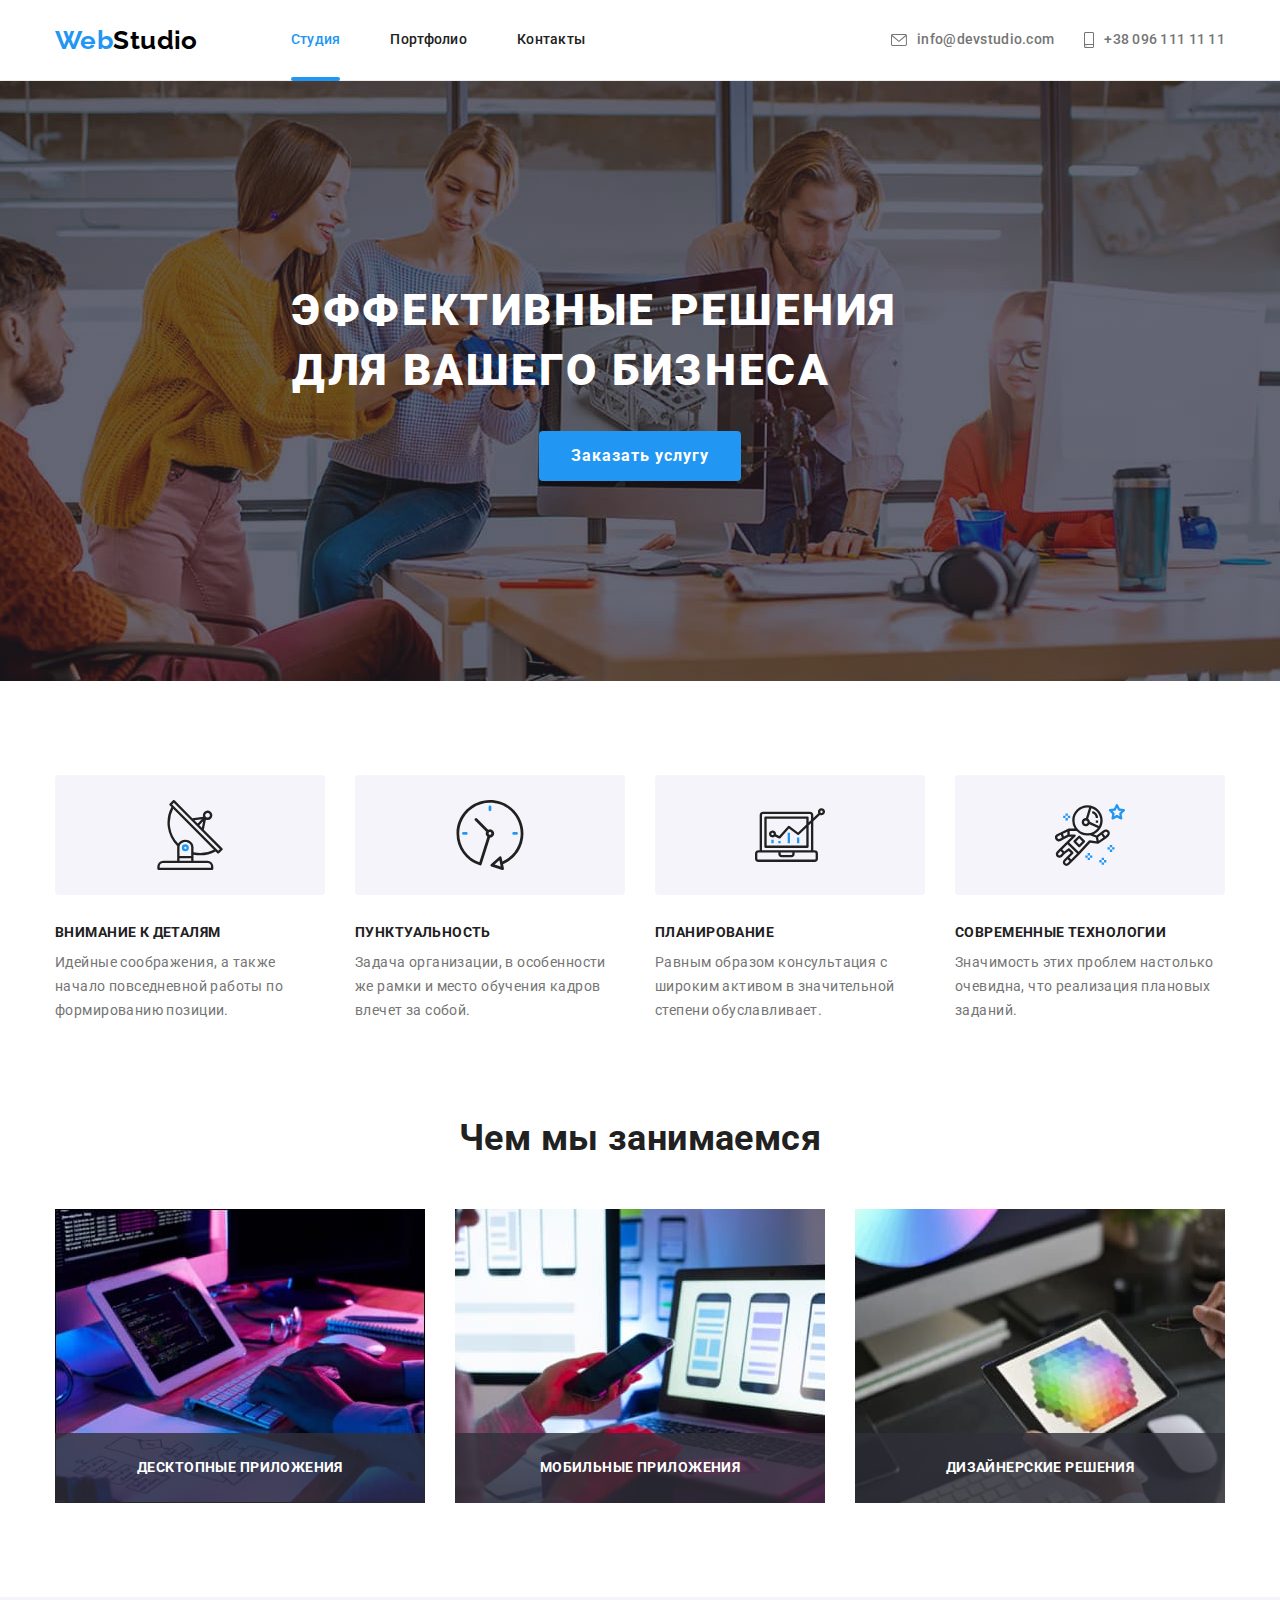
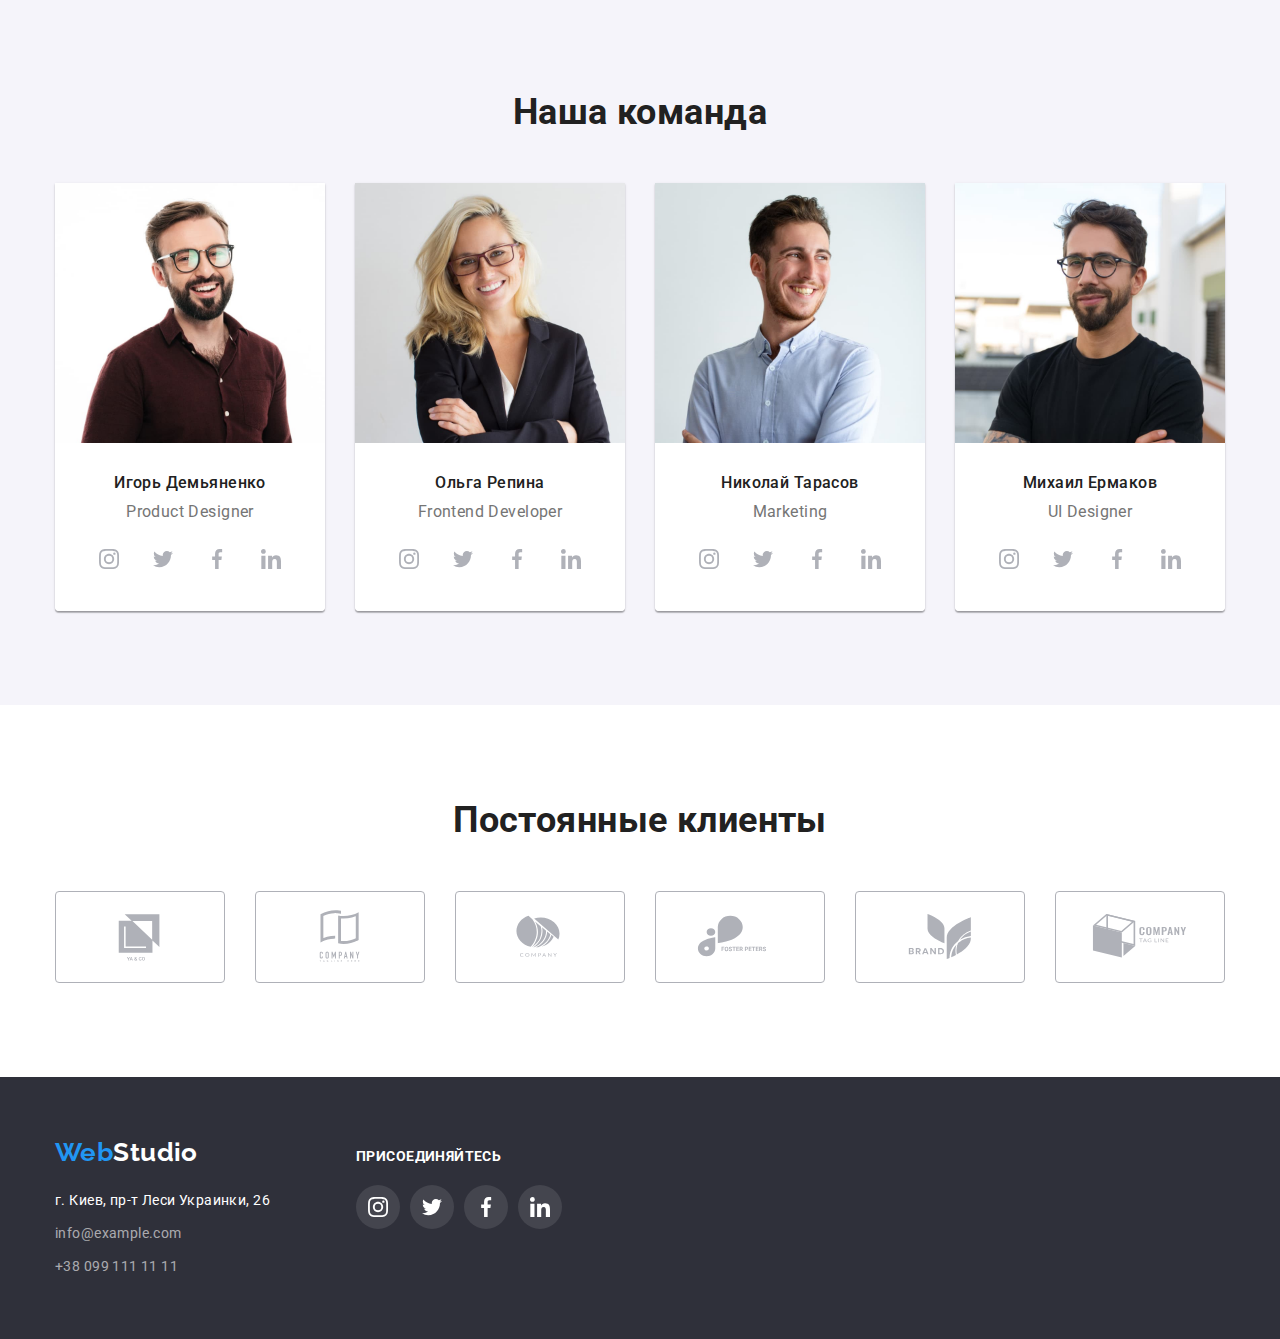
==== index.html @ a057e663 "Добавляет файлы предыдущей работы" ====
<!DOCTYPE html>
<html lang="ru">
  <head>
    <meta charset="UTF-8" />
    <!-- <meta http-equiv="X-UA-Compatible" content="IE=edge"> -->
    <meta name="viewport" content="width=device-width, initial-scale=1.0" />
    <title>Студия</title>
    <link rel="preconnect" href="https://fonts.googleapis.com" />
    <link rel="preconnect" href="https://fonts.gstatic.com" crossorigin />
    <link
      href="https://fonts.googleapis.com/css2?family=Raleway:wght@700&family=Roboto:wght@400;500;700;900&display=swap"
      rel="stylesheet"
    />
    <link
      rel="stylesheet"
      href="https://cdnjs.cloudflare.com/ajax/libs/modern-normalize/1.1.0/modern-normalize.min.css"
    />
    <link rel="stylesheet" href="./css/styles.css" />
  </head>
  <body>
    <!-- Шапка страницы -->
    <header class="page-header">
      <div class="container page-header__inner">
        <!-- Основная навигация -->
        <nav class="page-header__nav">
          <!-- Логотип компании -->
          <a href="./index.html" class="logo" lang="en">
            <span class="logo--accent">Web</span>Studio
          </a>

          <!-- Ссылки на другие страницы -->
          <ul class="site-nav list">
            <li class="site-nav__item">
              <a
                href="./index.html"
                class="site-nav__link site-nav__link--active"
                aria-current="page"
              >
                Студия
              </a>
            </li>
            <li class="site-nav__item">
              <a href="./portfolio.html" class="site-nav__link">Портфолио</a>
            </li>
            <li class="site-nav__item">
              <a href="" class="site-nav__link">Контакты</a>
            </li>
          </ul>
        </nav>

        <!-- Почта и телефон -->
        <ul class="contacts-header list">
          <li class="contacts-header__item">
            <a href="mailto:info@devstudio.com" class="contacts-header__link">
              <svg class="contacts-header__icon" width="16" height="12">
                <use href="./images/icons.svg#envelope"></use>
              </svg>
              info@devstudio.com
            </a>
          </li>
          <li class="contacts-header__item">
            <a href="tel:+380961111111" class="contacts-header__link">
              <svg class="contacts-header__icon" width="10" height="16">
                <use href="./images/icons.svg#smartphone"></use>
              </svg>
              +38 096 111 11 11
            </a>
          </li>
        </ul>

        <!-- <a href="mailto:info@devstudio.com">info@devstudio.com</a>
        <a href="tel:+380961111111">+38 096 111 11 11</a> -->
      </div>
    </header>

    <!-- Уникальный контент страницы -->
    <main>
      <!-- Блок-герой -->
      <section class="hero">
        <h1 class="hero__title">Эффективные решения для вашего бизнеса</h1>
        <button class="button" type="button" data-modal-open>
          Заказать услугу
        </button>
      </section>

      <!-- Преимущества -->
      <section class="section">
        <div class="container">
          <h2 class="visually-hidden">Преимущества</h2>

          <ul class="features list">
            <li class="features__item">
              <div class="features__thumb">
                <svg class="features__icon">
                  <use href="./images/icons.svg#antenna"></use>
                </svg>
              </div>
              <h3 class="features__title">Внимание к деталям</h3>
              <p class="features__text">
                Идейные соображения, а также начало повседневной работы по
                формированию позиции.
              </p>
            </li>
            <li class="features__item">
              <div class="features__thumb">
                <svg class="features__icon">
                  <use href="./images/icons.svg#clock"></use>
                </svg>
              </div>
              <h3 class="features__title">Пунктуальность</h3>
              <p class="features__text">
                Задача организации, в особенности же рамки и место обучения
                кадров влечет за собой.
              </p>
            </li>
            <li class="features__item">
              <div class="features__thumb">
                <svg class="features__icon">
                  <use href="./images/icons.svg#diagram"></use>
                </svg>
              </div>
              <h3 class="features__title">Планирование</h3>
              <p class="features__text">
                Равным образом консультация с широким активом в значительной
                степени обуславливает.
              </p>
            </li>
            <li class="features__item">
              <div class="features__thumb">
                <svg class="features__icon">
                  <use href="./images/icons.svg#astronaut"></use>
                </svg>
              </div>
              <h3 class="features__title">Современные технологии</h3>
              <p class="features__text">
                Значимость этих проблем настолько очевидна, что реализация
                плановых заданий.
              </p>
            </li>
          </ul>
        </div>
      </section>

      <!-- Чем мы занимаемся -->
      <section class="section section--no-top-padding">
        <div class="container">
          <h2 class="section__title">Чем мы занимаемся</h2>

          <ul class="gallery list">
            <li class="gallery__item">
              <img
                src="./images/img-1.jpg"
                alt="Разработчик пишет код"
                width="370"
              /><!-- в идеале указывать height -->
              <div class="gallery__overlay">
                <h3 class="gallery__title">Десктопные приложения</h3>
              </div>
            </li>
            <li class="gallery__item">
              <img
                src="./images/img-2.jpg"
                alt="Разработчик создаёт кроссплатформенный сайт"
                width="370"
              />
              <div class="gallery__overlay">
                <h3 class="gallery__title">Мобильные приложения</h3>
              </div>
            </li>
            <li class="gallery__item">
              <img
                src="./images/img-3.jpg"
                alt="Разработчик выбирает палитру"
                width="370"
              />
              <div class="gallery__overlay">
                <h3 class="gallery__title">Дизайнерские решения</h3>
              </div>
            </li>
          </ul>
        </div>
      </section>

      <!-- Наша команда -->
      <section class="section section--secondary">
        <div class="container">
          <h2 class="section__title">Наша команда</h2>

          <ul class="team-members list">
            <li class="team-members__card">
              <img
                src="./images/photo-1.jpg"
                alt="Фото Игоря Демьяненко"
                width="270"
              />
              <div class="team-members__worker">
                <h3 class="team-members__name">Игорь Демьяненко</h3>
                <p class="team-members__position" lang="en">Product Designer</p>

                <!-- Социальные сети -->
                <ul class="social-networks list">
                  <li class="social-networks__item">
                    <a
                      href=""
                      class="social-networks__link"
                      aria-label="Ссылка на Instagram"
                    >
                      <svg class="social-networks__icon">
                        <use href="./images/icons.svg#instagram"></use>
                      </svg>
                    </a>
                  </li>
                  <li class="social-networks__item">
                    <a
                      href=""
                      class="social-networks__link"
                      aria-label="Ссылка на Twitter"
                    >
                      <svg class="social-networks__icon">
                        <use href="./images/icons.svg#twitter"></use>
                      </svg>
                    </a>
                  </li>
                  <li class="social-networks__item">
                    <a
                      href=""
                      class="social-networks__link"
                      aria-label="Ссылка на Facebook"
                    >
                      <svg class="social-networks__icon">
                        <use href="./images/icons.svg#facebook"></use>
                      </svg>
                    </a>
                  </li>
                  <li class="social-networks__item">
                    <a
                      href=""
                      class="social-networks__link"
                      aria-label="Ссылка на LinkedIn"
                    >
                      <svg class="social-networks__icon">
                        <use href="./images/icons.svg#linkedin"></use>
                      </svg>
                    </a>
                  </li>
                </ul>
              </div>
            </li>
            <li class="team-members__card">
              <img
                src="./images/photo-2.jpg"
                alt="Фото Ольги Репиной"
                width="270"
              />
              <div class="team-members__worker">
                <h3 class="team-members__name">Ольга Репина</h3>
                <p class="team-members__position" lang="en">
                  Frontend Developer
                </p>

                <!-- Социальные сети -->
                <ul class="social-networks list">
                  <li class="social-networks__item">
                    <a
                      href=""
                      class="social-networks__link"
                      aria-label="Ссылка на Instagram"
                    >
                      <svg class="social-networks__icon">
                        <use href="./images/icons.svg#instagram"></use>
                      </svg>
                    </a>
                  </li>
                  <li class="social-networks__item">
                    <a
                      href=""
                      class="social-networks__link"
                      aria-label="Ссылка на Twitter"
                    >
                      <svg class="social-networks__icon">
                        <use href="./images/icons.svg#twitter"></use>
                      </svg>
                    </a>
                  </li>
                  <li class="social-networks__item">
                    <a
                      href=""
                      class="social-networks__link"
                      aria-label="Ссылка на Facebook"
                    >
                      <svg class="social-networks__icon">
                        <use href="./images/icons.svg#facebook"></use>
                      </svg>
                    </a>
                  </li>
                  <li class="social-networks__item">
                    <a
                      href=""
                      class="social-networks__link"
                      aria-label="Ссылка на LinkedIn"
                    >
                      <svg class="social-networks__icon">
                        <use href="./images/icons.svg#linkedin"></use>
                      </svg>
                    </a>
                  </li>
                </ul>
              </div>
            </li>
            <li class="team-members__card">
              <img
                src="./images/photo-3.jpg"
                alt="Фото Николая Тарасова"
                width="270"
              />
              <div class="team-members__worker">
                <h3 class="team-members__name">Николай Тарасов</h3>
                <p class="team-members__position" lang="en">Marketing</p>

                <!-- Социальные сети -->
                <ul class="social-networks list">
                  <li class="social-networks__item">
                    <a
                      href=""
                      class="social-networks__link"
                      aria-label="Ссылка на Instagram"
                    >
                      <svg class="social-networks__icon">
                        <use href="./images/icons.svg#instagram"></use>
                      </svg>
                    </a>
                  </li>
                  <li class="social-networks__item">
                    <a
                      href=""
                      class="social-networks__link"
                      aria-label="Ссылка на Twitter"
                    >
                      <svg class="social-networks__icon">
                        <use href="./images/icons.svg#twitter"></use>
                      </svg>
                    </a>
                  </li>
                  <li class="social-networks__item">
                    <a
                      href=""
                      class="social-networks__link"
                      aria-label="Ссылка на Facebook"
                    >
                      <svg class="social-networks__icon">
                        <use href="./images/icons.svg#facebook"></use>
                      </svg>
                    </a>
                  </li>
                  <li class="social-networks__item">
                    <a
                      href=""
                      class="social-networks__link"
                      aria-label="Ссылка на LinkedIn"
                    >
                      <svg class="social-networks__icon">
                        <use href="./images/icons.svg#linkedin"></use>
                      </svg>
                    </a>
                  </li>
                </ul>
              </div>
            </li>
            <li class="team-members__card">
              <img
                src="./images/photo-4.jpg"
                alt="Фото Михаила Ермакова"
                width="270"
              />
              <div class="team-members__worker">
                <h3 class="team-members__name">Михаил Ермаков</h3>
                <p class="team-members__position" lang="en">UI Designer</p>

                <!-- Социальные сети -->
                <ul class="social-networks list">
                  <li class="social-networks__item">
                    <a
                      href=""
                      class="social-networks__link"
                      aria-label="Ссылка на Instagram"
                    >
                      <svg class="social-networks__icon">
                        <use href="./images/icons.svg#instagram"></use>
                      </svg>
                    </a>
                  </li>
                  <li class="social-networks__item">
                    <a
                      href=""
                      class="social-networks__link"
                      aria-label="Ссылка на Twitter"
                    >
                      <svg class="social-networks__icon">
                        <use href="./images/icons.svg#twitter"></use>
                      </svg>
                    </a>
                  </li>
                  <li class="social-networks__item">
                    <a
                      href=""
                      class="social-networks__link"
                      aria-label="Ссылка на Facebook"
                    >
                      <svg class="social-networks__icon">
                        <use href="./images/icons.svg#facebook"></use>
                      </svg>
                    </a>
                  </li>
                  <li class="social-networks__item">
                    <a
                      href=""
                      class="social-networks__link"
                      aria-label="Ссылка на LinkedIn"
                    >
                      <svg class="social-networks__icon">
                        <use href="./images/icons.svg#linkedin"></use>
                      </svg>
                    </a>
                  </li>
                </ul>
              </div>
            </li>
          </ul>
        </div>
      </section>

      <!-- Постоянные клиенты -->
      <section class="section">
        <div class="container">
          <h2 class="section__title">Постоянные клиенты</h2>

          <ul class="clients list">
            <li class="clients__item">
              <a
                href=""
                class="clients__link"
                aria-label="Ссылка на первого клиента"
              >
                <svg class="clients__icon">
                  <use href="./images/icons.svg#client-1"></use>
                </svg>
              </a>
            </li>
            <li class="clients__item">
              <a
                href=""
                class="clients__link"
                aria-label="Ссылка на второго клиента"
              >
                <svg class="clients__icon">
                  <use href="./images/icons.svg#client-2"></use>
                </svg>
              </a>
            </li>
            <li class="clients__item">
              <a
                href=""
                class="clients__link"
                aria-label="Ссылка на третьего клиента"
              >
                <svg class="clients__icon">
                  <use href="./images/icons.svg#client-3"></use>
                </svg>
              </a>
            </li>
            <li class="clients__item">
              <a
                href=""
                class="clients__link"
                aria-label="Ссылка на четвёртого клиента"
              >
                <svg class="clients__icon">
                  <use href="./images/icons.svg#client-4"></use>
                </svg>
              </a>
            </li>
            <li class="clients__item">
              <a
                href=""
                class="clients__link"
                aria-label="Ссылка на пятого клиента"
              >
                <svg class="clients__icon">
                  <use href="./images/icons.svg#client-5"></use>
                </svg>
              </a>
            </li>
            <li class="clients__item">
              <a
                href=""
                class="clients__link"
                aria-label="Ссылка на шестого клиента"
              >
                <svg class="clients__icon">
                  <use href="./images/icons.svg#client-6"></use>
                </svg>
              </a>
            </li>
          </ul>
        </div>
      </section>
    </main>

    <!-- Подвал страницы -->
    <footer class="page-footer">
      <div class="container page-footer__inner">
        <div class="page-footer__address">
          <!-- Логотип компании -->
          <a href="./index.html" class="logo page-footer__logo" lang="en">
            <span class="logo--accent">Web</span>Studio
          </a>

          <!-- Контактные данные -->
          <address class="address">
            <!-- Адрес -->
            г. Киев, пр-т Леси Украинки, 26

            <!-- Почта и телефон -->
            <ul class="contacts-footer list">
              <li class="contacts-footer__item">
                <a href="mailto:info@example.com" class="contacts-footer__link">
                  info@example.com
                </a>
              </li>
              <li class="contacts-footer__item">
                <a href="tel:+380991111111" class="contacts-footer__link">
                  +38 099 111 11 11
                </a>
              </li>
            </ul>
          </address>

          <!-- <address>
            г. Киев, пр-т Леси Украинки, 26 <br>
            <a href="mailto:info@example.com">info@example.com</a>
            <a href="tel:+380991111111">+38 099 111 11 11</a>
          </address> -->
        </div>

        <div>
          <b class="page-footer__text">присоединяйтесь</b>

          <!-- Социальные сети -->
          <ul class="social-networks list">
            <li class="social-networks__item">
              <a
                href=""
                class="social-networks__link social-networks__link--follow"
                aria-label="Ссылка на Instagram"
              >
                <svg class="social-networks__icon">
                  <use href="./images/icons.svg#instagram"></use>
                </svg>
              </a>
            </li>
            <li class="social-networks__item">
              <a
                href=""
                class="social-networks__link social-networks__link--follow"
                aria-label="Ссылка на Twitter"
              >
                <svg class="social-networks__icon">
                  <use href="./images/icons.svg#twitter"></use>
                </svg>
              </a>
            </li>
            <li class="social-networks__item">
              <a
                href=""
                class="social-networks__link social-networks__link--follow"
                aria-label="Ссылка на Facebook"
              >
                <svg class="social-networks__icon">
                  <use href="./images/icons.svg#facebook"></use>
                </svg>
              </a>
            </li>
            <li class="social-networks__item">
              <a
                href=""
                class="social-networks__link social-networks__link--follow"
                aria-label="Ссылка на LinkedIn"
              >
                <svg class="social-networks__icon">
                  <use href="./images/icons.svg#linkedin"></use>
                </svg>
              </a>
            </li>
          </ul>
        </div>
      </div>
    </footer>

    <!-- Модальное окно -->
    <div class="backdrop backdrop--hidden" data-modal>
      <div class="modal">
        <button class="btn-close" type="button" data-modal-close>
          <svg class="btn-close__icon" width="18" height="18">
            <use href="./images/icons.svg#icon-close"></use>
          </svg>
        </button>
      </div>
    </div>

    <!-- Скрипт для модального окна -->
    <script src="./js/modal.js"></script>
  </body>
</html>
---- css/styles.css ----
:root {
  --primary-text-color: #757575;
  --title-text-color: #212121;
  --accent-color: #2196f3;
  --primary-white-color: #ffffff;
  --secondary-bg-color: #f5f4fa;
  --footer-bg-color: #2f303a;
  --logo-black-color: #000000;
  --footer-link-color: rgba(255, 255, 255, 0.6);
  --header-border-color: #ececec;
  --border-color: #eeeeee;
  --hero-bg-color: #c4c4c4;
  --icon-color: #afb1b8;
  --footer-icon-bg-color: rgba(255, 255, 255, 0.1);
  --timing-function: cubic-bezier(0.4, 0, 0.2, 1);
}

body {
  background-color: var(--primary-white-color);
  color: var(--primary-text-color);

  font-family: 'Roboto', sans-serif;
  font-size: 14px;
  line-height: 1.71;
  letter-spacing: 0.03em;
}

/* ul {
  padding: 0;
  margin: 0;
  list-style: none;
} */

/* h1, h2, h3, h4, h5, h6 {
  color: #212121;
} */

/* h1, h2, h3, h4, h5, h6, p {
  margin-top: 0;
} */

img {
  display: block;
  max-width: 100%;
  height: auto;
}

/* Утилиты */

.list {
  padding: 0;
  margin: 0;
  list-style: none;
} /* можно сделать для ссылок (.link) */

.visually-hidden {
  position: absolute;
  width: 1px;
  height: 1px;
  margin: -1px;
  border: 0;
  padding: 0;
  clip: rect(0 0 0 0);
  overflow: hidden;
}

/* Container */

.container {
  margin-left: auto;
  margin-right: auto;
  width: 1200px;
  padding-left: 15px;
  padding-right: 15px;
}

/* Logo */

.logo {
  color: var(--logo-black-color);
  font-family: 'Raleway', sans-serif;

  font-weight: 700;
  font-size: 26px;
  line-height: 1.19;
  text-decoration: none;
}

.logo--accent {
  color: var(--accent-color);
}

/* Page header */

.page-header {
  border-bottom: 1px solid var(--header-border-color);
}

.page-header__inner {
  display: flex;
}

.page-header__nav {
  display: flex;
  align-items: center;
}

/* Site nav */

.site-nav {
  display: flex;
  margin-left: 93px;
}

.site-nav__item:not(:last-child) {
  margin-right: 50px;
}

.site-nav__link {
  color: var(--title-text-color);
}

.site-nav__link--active {
  color: var(--accent-color);
}

/* Contacts header */

.contacts-header {
  display: flex;
  margin-left: auto;
}

.contacts-header__item:not(:last-child) {
  margin-right: 30px;
}

.contacts-header__link {
  align-items: center;

  color: inherit;
  fill: currentColor;
}

.contacts-header__link::after {
  transform: scaleX(0);
  transform-origin: left;
  transition: transform 250ms var(--timing-function);
}

.contacts-header__link:hover::after,
.contacts-header__link:focus::after {
  transform: scaleX(1);
}

.contacts-header__icon {
  margin-right: 10px;
}

/* Site nav и Contacts header */

.site-nav__link,
.contacts-header__link {
  position: relative;
  /* display: inline-block; */
  /* display: block; */
  display: inline-flex;
  padding-top: 32px;
  padding-bottom: 32px;

  font-weight: 500;
  line-height: 1.14;
  letter-spacing: 0.02em;
  text-decoration: none;

  transition: color 250ms var(--timing-function);
}

.site-nav__link:hover,
.site-nav__link:focus,
.contacts-header__link:hover,
.contacts-header__link:focus {
  color: var(--accent-color);
}

.site-nav__link--active::after,
.contacts-header__link::after {
  position: absolute;
  left: 0;
  bottom: -1px;

  content: '';
  width: 100%;
  height: 4px;
  background-color: var(--accent-color);
  border-radius: 2px;
}

/* Hero */

.hero {
  display: flex;
  flex-direction: column;
  justify-content: center;
  align-items: center;
  max-width: 1600px;
  height: 600px;
  margin-left: auto;
  margin-right: auto;
  /* padding-top: 200px;
  padding-bottom: 200px; */

  background-color: var(--hero-bg-color);
  /* если картинка не загрузится */
  background-image: linear-gradient(
      rgba(47, 48, 58, 0.4),
      rgba(47, 48, 58, 0.4)
    ),
    url('../images/hero-bg.jpg');
  background-repeat: no-repeat;
  background-position: center;
  background-size: cover;
  /* text-align: center; */
}

.hero__title {
  /* margin-left: auto;
  margin-right: auto; */
  width: 696px;
  margin-top: 0;
  margin-bottom: 30px;

  color: var(--primary-white-color);
  font-weight: 900;
  font-size: 44px;
  line-height: 1.36;
  letter-spacing: 0.06em;
  text-transform: uppercase;
}

/* Button */

.button {
  border-radius: 4px;
  border: 0;
  padding: 10px 32px;
  min-width: 200px;

  color: var(--primary-white-color);
  background-color: var(--accent-color);
  box-shadow: 0px 4px 4px rgba(0, 0, 0, 0.15);

  font-weight: 700;
  font-size: 16px;
  line-height: 1.88;
  letter-spacing: 0.06em;
  cursor: pointer;

  transition: color 250ms var(--timing-function),
    background-color 250ms var(--timing-function);
}

.button:hover,
.button:focus {
  color: var(--title-text-color);
  background-color: var(--secondary-bg-color);
}

/* Section */

.section {
  padding-top: 94px;
  padding-bottom: 94px;
}

.section--no-top-padding {
  padding-top: 0;
}

.section--secondary {
  background-color: var(--secondary-bg-color);
}

.section__title {
  margin-top: 0;
  margin-bottom: 50px;
  color: var(--title-text-color);

  font-size: 36px;
  line-height: 1.17;
  text-align: center;
}

/* Стили для index.html */

/* Features */

.features {
  display: flex;
}

.features__item {
  width: 270px;
  margin-right: 30px;
}

.features__item:last-child {
  margin-right: 0;
}

.features__thumb {
  display: flex;
  justify-content: center;
  align-items: center;
  height: 120px;
  margin-bottom: 30px;

  background-color: var(--secondary-bg-color);
  border-radius: 4px;
}

.features__icon {
  width: 70px;
  height: 70px;
}

/* Альтернатива без дополнительного блока */
/* .features__icon {
  width: 100%;
  height: 120px;
  padding-top: 25px;
  padding-bottom: 25px;
  margin-bottom: 30px;

  background-color: var(--secondary-bg-color);
  border-radius: 4px;
} */

.features__title {
  margin-top: 0;
  margin-bottom: 10px;
  color: var(--title-text-color);

  font-size: 14px;
  line-height: 1.14;
  text-transform: uppercase;
}

.features__text {
  margin-top: 0;
  margin-bottom: 0;
}

/* Gallery */

.gallery {
  display: flex;
  justify-content: space-between;
}

.gallery__item {
  position: relative;
  width: 370px;
}

.gallery__overlay {
  position: absolute;
  left: 0;
  bottom: 0;

  padding-top: 27px;
  padding-bottom: 27px;
  width: 100%;
  height: 70px;
  background-color: rgba(47, 48, 58, 0.8);
}

.gallery__title {
  margin-top: 0;
  margin-bottom: 0;
  color: var(--primary-white-color);

  font-size: 14px;
  line-height: 1.14;
  text-align: center;
  text-transform: uppercase;
}

/* Альтернатива без дополнительного блока */
/* .gallery__title {
  position: absolute;
  left: 0;
  bottom: 0;

  width: 100%;
  margin-top: 0;
  margin-bottom: 0;
  padding-top: 27px;
  padding-bottom: 27px;

  color: var(--primary-white-color);
  background-color: rgba(47, 48, 58, 0.8);

  font-size: 14px;
  line-height: 1.14;
  text-align: center;
  text-transform: uppercase;
} */

/* Team members */

.team-members {
  display: flex;
}

.team-members__card {
  width: 270px;
  margin-right: 30px;

  box-shadow: 0px 1px 3px rgba(0, 0, 0, 0.12), 0px 1px 1px rgba(0, 0, 0, 0.14),
    0px 2px 1px rgba(0, 0, 0, 0.2);
  border-bottom-left-radius: 4px;
  border-bottom-right-radius: 4px;
  overflow: hidden;
}

.team-members__card:last-child {
  margin-right: 0;
}

.team-members__worker {
  padding-top: 30px;
  padding-bottom: 30px;

  background-color: var(--primary-white-color);
  text-align: center;
}

.team-members__name {
  margin-bottom: 10px;
  color: var(--title-text-color);
  font-weight: 500;
}

.team-members__position {
  margin-bottom: 16px;
}

.team-members__name,
.team-members__position {
  margin-top: 0;
  font-size: 16px;
  line-height: 1.19;
}

/* Social networks */

.social-networks {
  display: inline-flex;
}

.social-networks__item:not(:last-child) {
  margin-right: 10px;
}

.social-networks__link {
  /* display: block; */
  display: flex;
  justify-content: center;
  align-items: center;
  width: 44px;
  height: 44px;
  /* padding: 12px; */

  color: var(--icon-color);
  border-radius: 50%;

  transition: color 250ms var(--timing-function),
    background-color 250ms var(--timing-function);
}

.social-networks__link--follow {
  color: var(--primary-white-color);
  background-color: var(--footer-icon-bg-color);
}

.social-networks__link:hover,
.social-networks__link:focus {
  color: var(--primary-white-color);
  background-color: var(--accent-color);
}

.social-networks__icon {
  width: 20px;
  height: 20px;
  fill: currentColor;
}

/* Clients */

.clients {
  display: flex;
}

.clients__item:not(:last-child) {
  margin-right: 30px;
}

.clients__link {
  /* display: block; */
  display: flex;
  justify-content: center;
  align-items: center;
  width: 170px;
  height: 92px;
  /* padding: 16px 32px; */

  color: var(--icon-color);
  border: 1px solid var(--icon-color);
  border-radius: 4px;

  transition: color 250ms var(--timing-function),
    border-color 250ms var(--timing-function);
}

.clients__link:hover,
.clients__link:focus {
  color: var(--accent-color);
  border-color: var(--accent-color);
}

.clients__icon {
  width: 106px;
  height: 60px;
  fill: currentColor;
}

/* Page footer */

.page-footer {
  padding-top: 60px;
  padding-bottom: 60px;
  background-color: var(--footer-bg-color);
}

.page-footer__inner {
  display: flex;
  align-items: baseline;
}

.page-footer__address {
  width: 231px;
  margin-right: 70px;
}

.page-footer__logo {
  color: var(--primary-white-color);
}

.page-footer__text {
  display: block;
  margin-bottom: 20px;

  color: var(--primary-white-color);
  line-height: 1.14;
  text-transform: uppercase;
}

/* Address */

.address {
  margin-top: 20px;
  color: var(--primary-white-color);
  font-style: normal;
}

/* Contacts footer */

.contacts-footer {
  margin-top: 9px;
}

.contacts-footer__item:not(:last-child) {
  margin-bottom: 9px;
}

.contacts-footer__link {
  color: var(--footer-link-color);
  text-decoration: none;
}

/* Backdrop */

.backdrop {
  position: fixed;
  top: 0;
  left: 0;
  width: 100%;
  height: 100%;
  /* width: 100vw;
  height: 100vh; */
  background-color: rgba(0, 0, 0, 0.2);

  /* display: flex;
  justify-content: center;
  align-items: center; */
  visibility: visible;
  opacity: 1;
  transition: visibility 250ms var(--timing-function),
    opacity 250ms var(--timing-function);
}

.backdrop--hidden {
  visibility: hidden;
  opacity: 0;
  pointer-events: none;
}

.backdrop--hidden .modal {
  transform: translate(-50%, -50%) scale(1.1);
}

/* Modal */

.modal {
  position: absolute;
  top: 50%;
  left: 50%;

  min-width: 528px;
  min-height: 581px;

  background-color: var(--primary-white-color);
  box-shadow: 0px 1px 3px rgba(0, 0, 0, 0.12), 0px 1px 1px rgba(0, 0, 0, 0.14),
    0px 2px 1px rgba(0, 0, 0, 0.2);
  border-radius: 4px;

  transform: translate(-50%, -50%) scale(1);
  transition: transform 250ms var(--timing-function);
}

/* Btn close */

.btn-close {
  position: absolute;
  top: 8px;
  right: 8px;

  display: flex;
  justify-content: center;
  align-items: center;
  width: 30px;
  height: 30px;
  padding: 0;

  color: var(--logo-black-color);
  background-color: var(--primary-white-color);
  border: 1px solid rgba(0, 0, 0, 0.1);
  border-radius: 50%;
  cursor: pointer;

  transition: color 250ms var(--timing-function);
}

.btn-close:hover,
.btn-close:focus {
  color: var(--accent-color);
}

.btn-close__icon {
  fill: currentColor;
}

/* Стили для portfolio.html */

/* Filter */

.filter {
  display: flex;
  justify-content: center;
  margin-bottom: 50px;
}

.filter__item:not(:last-child) {
  margin-right: 8px;
}

.filter__btn {
  border-radius: 4px;
  border: 0;
  padding: 6px 22px;

  color: var(--title-text-color);
  background-color: var(--secondary-bg-color);

  font-weight: 500;
  line-height: 1.63;
  letter-spacing: 0.03em;
  cursor: pointer;

  transition: color 250ms var(--timing-function),
    background-color 250ms var(--timing-function),
    box-shadow 250ms var(--timing-function);
}

.filter__btn--current,
.filter__btn:hover,
.filter__btn:focus {
  color: var(--primary-white-color);
  background-color: var(--accent-color);
  box-shadow: 0px 3px 1px rgba(0, 0, 0, 0.1), 0px 1px 2px rgba(0, 0, 0, 0.08),
    0px 2px 2px rgba(0, 0, 0, 0.12);
}

/* Works */

.works {
  display: flex;
  flex-wrap: wrap;
  margin: -15px;
}

.works__card {
  width: 370px;
  margin: 15px;
  /* width: calc((100% - 60px) / 3); */
  /* margin-right: 30px;
  margin-bottom: 30px; */
}

/* .works > .card:nth-child(3n) {
  margin-right: 0;
}

.works > .card:nth-last-child(-n + 3) {
  margin-bottom: 0;
} */

/* Альтернатива */
/* .works > .card:not(:nth-child(3n)) {
  margin-right: 30px;
}

.works > .card:not(:nth-last-child(-n + 3)) {
  margin-bottom: 30px;
} */

.works__link {
  display: block;

  color: inherit;
  text-decoration: none;

  transition: box-shadow 250ms var(--timing-function);
}

.works__link:hover,
.works__link:focus {
  box-shadow: 0px 1px 1px rgba(0, 0, 0, 0.12), 0px 4px 4px rgba(0, 0, 0, 0.06),
    1px 4px 6px rgba(0, 0, 0, 0.16);
}

.works__thumb {
  position: relative;
  overflow: hidden;
}

.works__overlay {
  position: absolute;
  top: 0;
  left: 0;
  width: 100%;
  height: 100%;
  padding: 63px 24px;
  background-color: rgba(33, 150, 243, 0.9);

  transform: translateY(100%);
  transition: transform 250ms var(--timing-function);
}

.works__link:hover .works__overlay,
.works__link:focus .works__overlay {
  transform: translateY(0);
}

.works__description {
  margin-top: 0;
  margin-bottom: 0;
  color: var(--primary-white-color);

  font-size: 18px;
  line-height: 1.56;
}

/* Альтернатива без дополнительного блока */
/* .works__description {
  position: absolute;
  top: 0;
  left: 0;

  width: 100%;
  height: 100%;
  margin-top: 0;
  margin-bottom: 0;
  padding: 63px 24px;
  color: var(--primary-white-color);
  background-color: rgba(33, 150, 243, 0.9);

  font-size: 18px;
  line-height: 1.56;

  transform: translateY(100%);
  transition: transform 250ms var(--timing-function);
}

.works__link:hover .works__description,
.works__link:focus .works__description {
  transform: translateY(0);
} */

.works__content {
  padding-top: 20px;
  padding-bottom: 20px;
  padding-left: 24px;
  padding-right: 24px;

  background-color: var(--primary-white-color);
  border: 1px solid var(--border-color);
  border-top: none;
}

.works__title {
  margin-top: 0;
  margin-bottom: 4px;
  color: var(--title-text-color);

  font-size: 18px;
  line-height: 2;
  letter-spacing: 0.06em;
}

.works__type {
  margin-top: 0;
  margin-bottom: 0;

  font-size: 16px;
  line-height: 1.88;
}
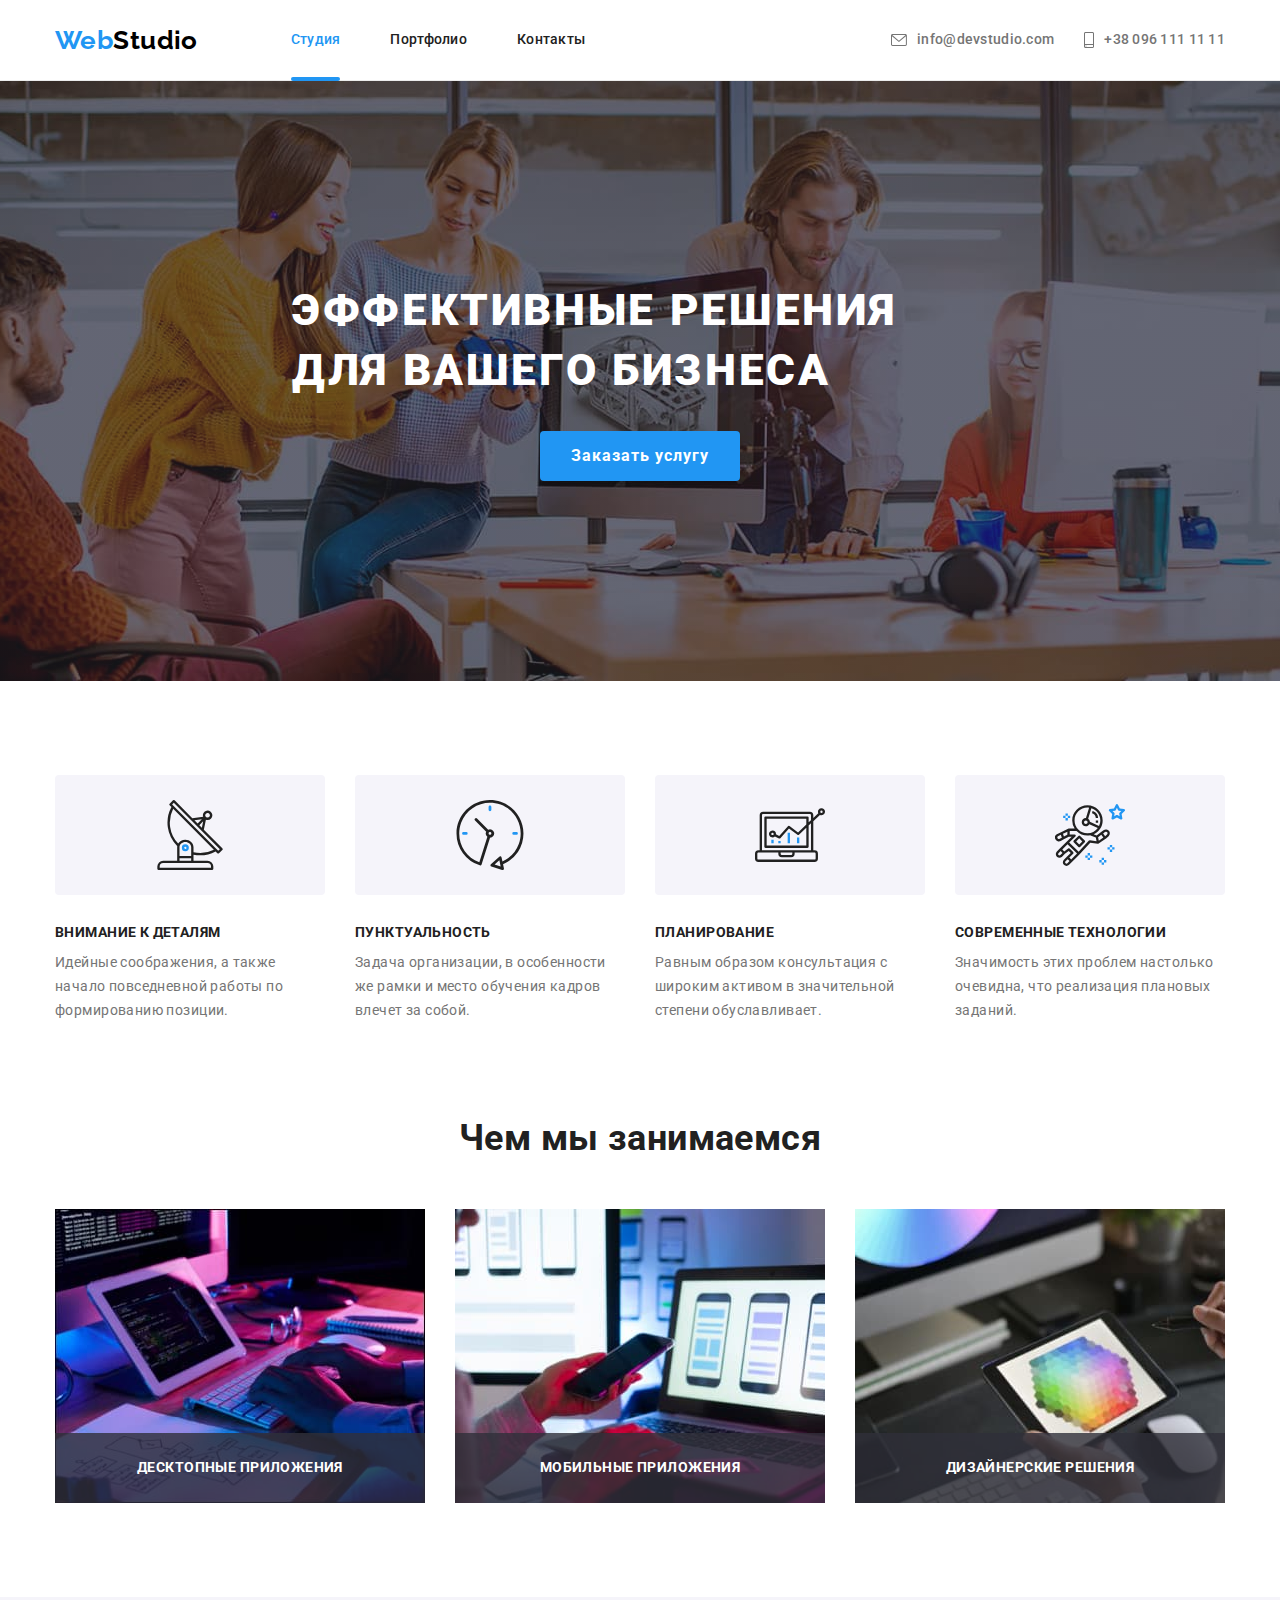
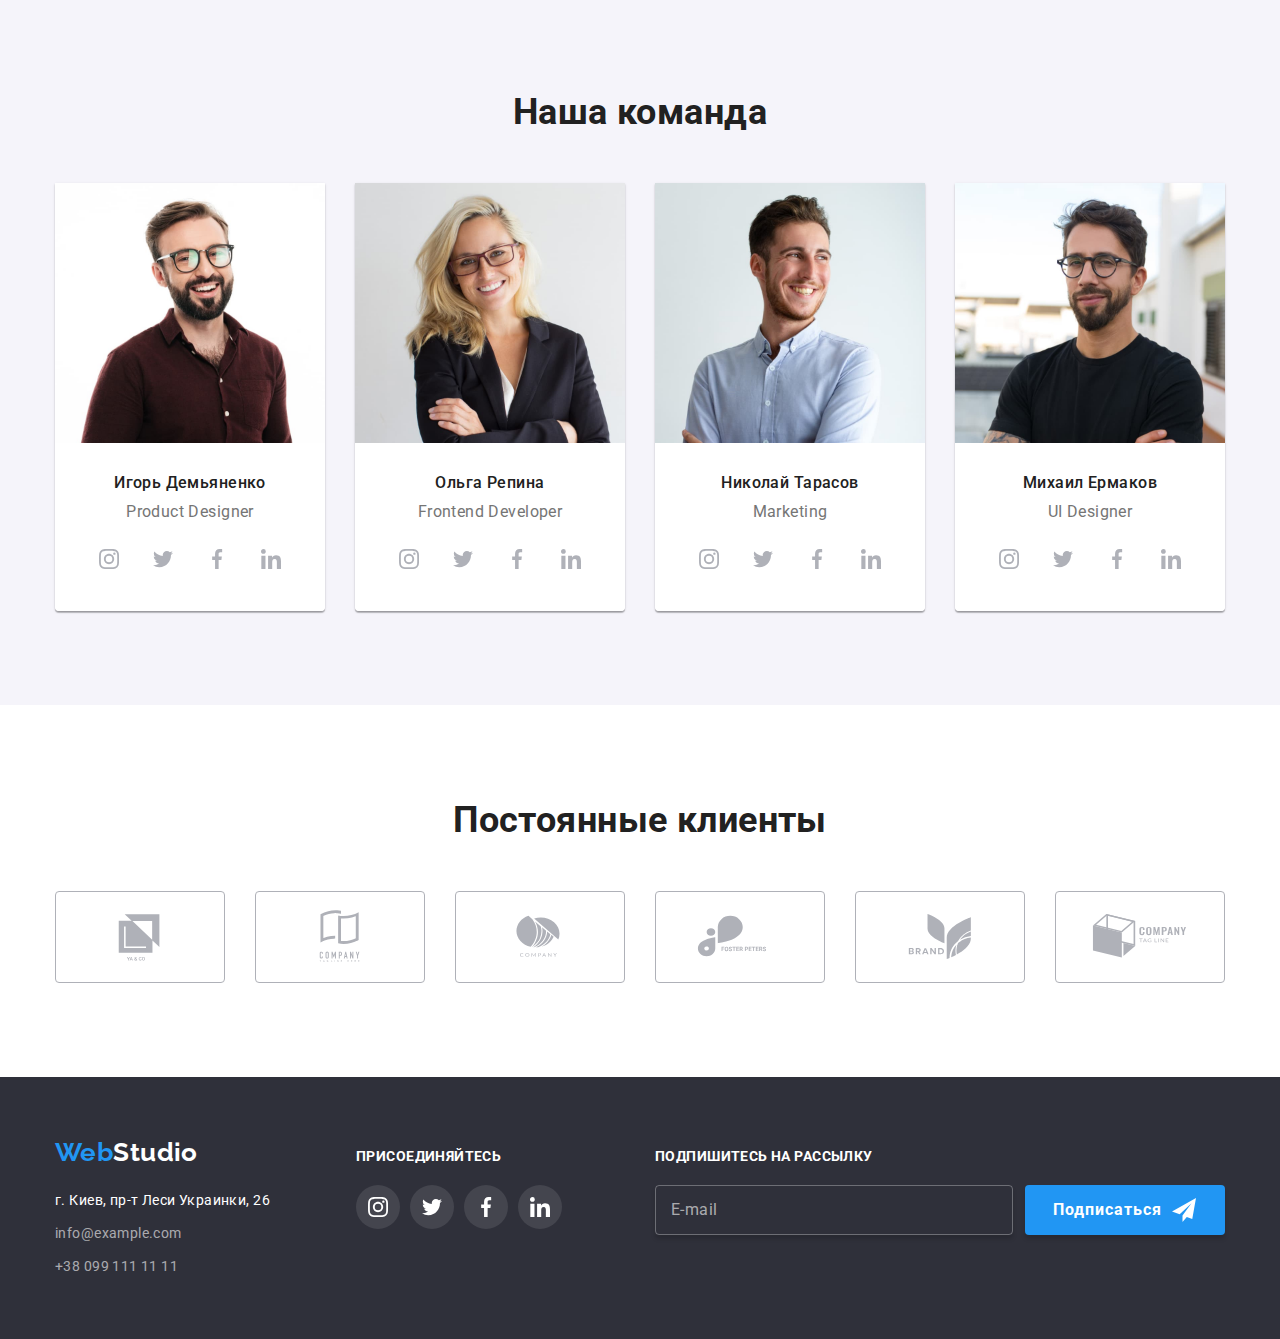
==== commit cf3ae4e3: "Добавляет разметку и оформление форм" ====
--- a/index.html
+++ b/index.html
@@ -542,8 +542,8 @@
           </address> -->
         </div>
 
-        <div>
-          <b class="page-footer__text">присоединяйтесь</b>
+        <div class="page-footer__social">
+          <b class="page-footer__text">Присоединяйтесь</b>
 
           <!-- Социальные сети -->
           <ul class="social-networks list">
@@ -593,12 +593,105 @@
             </li>
           </ul>
         </div>
+
+        <div class="page-footer__form">
+          <b class="page-footer__text">Подпишитесь на рассылку</b>
+
+          <!-- Форма подписки -->
+          <form class="subscribe">
+            <div class="subscribe__field">
+              <input
+                type="email"
+                class="subscribe__input"
+                name="email"
+                id="email"
+                placeholder=" "
+              />
+              <label for="email" class="subscribe__label">E-mail</label>
+            </div>
+
+            <!-- избавляемся от id -->
+            <!-- <label class="subscribe__field">
+              <input
+                type="email"
+                class="subscribe__input"
+                name="email"
+                placeholder=" "
+              />
+              <span class="subscribe__label">E-mail</span>
+            </label> -->
+
+            <button class="button button--with-icon" type="submit">
+              Подписаться
+              <svg class="button__icon" width="24" height="24">
+                <use href="./images/icons.svg#icon-send"></use>
+              </svg>
+            </button>
+          </form>
+        </div>
       </div>
     </footer>
 
     <!-- Модальное окно -->
     <div class="backdrop backdrop--hidden" data-modal>
       <div class="modal">
+        <!-- Форма заявки -->
+        <form class="form">
+          <b class="form__text">Оставьте свои данные, мы вам перезвоним</b>
+
+          <label class="form__field">
+            <span class="form__label">Имя</span>
+            <input type="text" class="form__input" name="name" />
+            <svg class="form__icon">
+              <use href="./images/icons.svg#person"></use>
+            </svg>
+          </label>
+
+          <label class="form__field">
+            <span class="form__label">Телефон</span>
+            <input type="tel" class="form__input" name="tel" />
+            <svg class="form__icon">
+              <use href="./images/icons.svg#phone"></use>
+            </svg>
+          </label>
+
+          <label class="form__field">
+            <span class="form__label">Почта</span>
+            <input type="email" class="form__input" name="mail" />
+            <svg class="form__icon">
+              <use href="./images/icons.svg#email"></use>
+            </svg>
+          </label>
+
+          <label class="form__field form__field--comment">
+            <span class="form__label">Комментарий</span>
+            <textarea
+              class="form__comment"
+              name="comment"
+              placeholder="Введите текст"
+            ></textarea>
+          </label>
+
+          <label class="checkbox">
+            <input
+              type="checkbox"
+              class="checkbox__input visually-hidden"
+              name="policy"
+            />
+            <svg class="checkbox__icon" width="16" height="15">
+              <use href="./images/icons.svg#icon-check"></use>
+            </svg>
+            <span class="checkbox__label">
+              Соглашаюсь с рассылкой и принимаю
+              <a href="" class="checkbox__link">Условия договора</a>
+            </span>
+          </label>
+
+          <button class="button button--centered" type="submit">
+            Отправить
+          </button>
+        </form>
+
         <button class="btn-close" type="button" data-modal-close>
           <svg class="btn-close__icon" width="18" height="18">
             <use href="./images/icons.svg#icon-close"></use>
--- a/css/styles.css
+++ b/css/styles.css
@@ -2,6 +2,8 @@
   --primary-text-color: #757575;
   --title-text-color: #212121;
   --accent-color: #2196f3;
+  --button-hover-color: #188ce8;
+  --primary-box-shadow: 0px 4px 4px rgba(0, 0, 0, 0.15);
   --primary-white-color: #ffffff;
   --secondary-bg-color: #f5f4fa;
   --footer-bg-color: #2f303a;
@@ -243,12 +245,12 @@
 .button {
   border-radius: 4px;
   border: 0;
-  padding: 10px 32px;
+  padding: 10px 28px;
   min-width: 200px;
 
   color: var(--primary-white-color);
   background-color: var(--accent-color);
-  box-shadow: 0px 4px 4px rgba(0, 0, 0, 0.15);
+  box-shadow: var(--primary-box-shadow);
 
   font-weight: 700;
   font-size: 16px;
@@ -256,14 +258,27 @@
   letter-spacing: 0.06em;
   cursor: pointer;
 
-  transition: color 250ms var(--timing-function),
-    background-color 250ms var(--timing-function);
+  transition: background-color 250ms var(--timing-function);
 }
 
 .button:hover,
 .button:focus {
-  color: var(--title-text-color);
-  background-color: var(--secondary-bg-color);
+  background-color: var(--button-hover-color);
+}
+
+.button--with-icon {
+  display: inline-flex;
+  align-items: center;
+}
+
+.button--centered {
+  display: block;
+  margin-left: auto;
+  margin-right: auto;
+}
+
+.button__icon {
+  margin-left: 10px;
 }
 
 /* Section */
@@ -550,11 +565,15 @@
 
 .page-footer__address {
   width: 231px;
-  margin-right: 70px;
 }
 
 .page-footer__logo {
   color: var(--primary-white-color);
+}
+
+.page-footer__social {
+  width: 206px;
+  margin-left: 70px;
 }
 
 .page-footer__text {
@@ -566,6 +585,11 @@
   text-transform: uppercase;
 }
 
+.page-footer__form {
+  width: 570px;
+  margin-left: auto;
+}
+
 /* Address */
 
 .address {
@@ -588,6 +612,56 @@
   color: var(--footer-link-color);
   text-decoration: none;
 }
+
+/* Subscribe */
+
+.subscribe {
+  display: flex;
+}
+
+.subscribe__field {
+  position: relative;
+  /* display: block; */
+  width: 358px;
+  margin-right: 12px;
+
+  font-size: 16px;
+  line-height: 1.25;
+}
+
+.subscribe__input {
+  width: 100%;
+  padding: 14px 16px;
+
+  color: var(--primary-white-color);
+  background-color: transparent;
+  border: 1px solid rgba(255, 255, 255, 0.3);
+  box-shadow: var(--primary-box-shadow);
+  border-radius: 4px;
+
+  line-height: inherit;
+  letter-spacing: inherit;
+}
+
+.subscribe__label {
+  position: absolute;
+  top: 50%;
+  left: 16px;
+  transform: translateY(-50%);
+  color: var(--footer-link-color);
+
+  transition: transform 250ms var(--timing-function);
+}
+
+.subscribe__input:focus + .subscribe__label,
+.subscribe__input:not(:placeholder-shown) + .subscribe__label {
+  transform: translate(-65px, -50%);
+}
+
+/* .subscribe__field:focus-within > .subscribe__label,
+.subscribe__input:not(:placeholder-shown) + .subscribe__label {
+  transform: translate(-65px, -50%);
+} */
 
 /* Backdrop */
 
@@ -639,6 +713,129 @@
   transition: transform 250ms var(--timing-function);
 }
 
+/* Form */
+
+.form {
+  padding: 40px;
+}
+
+.form__text {
+  display: block;
+  margin-bottom: 12px;
+  color: var(--title-text-color);
+
+  font-size: 20px;
+  line-height: 1.15;
+  text-align: center;
+}
+
+.form__field {
+  position: relative;
+  display: block;
+  /* display: flex;
+  flex-direction: column; */
+  margin-bottom: 10px;
+
+  font-size: 12px;
+  line-height: 1.17;
+  letter-spacing: 0.01em;
+}
+
+.form__field--comment {
+  margin-bottom: 20px;
+}
+
+.form__label {
+  /* display: block;
+  margin-bottom: 4px; */
+  /* margin-bottom: 4px; */
+}
+
+.form__input {
+  /* display: block;
+  width: 100%; */
+  padding: 12px 16px;
+  padding-left: 42px;
+}
+
+.form__icon {
+  position: absolute;
+  left: 12px;
+  bottom: 11px;
+  width: 18px;
+  height: 18px;
+
+  transition: fill 250ms var(--timing-function);
+}
+
+.form__input:focus + .form__icon {
+  fill: var(--accent-color);
+}
+
+.form__comment {
+  resize: none;
+  height: 120px;
+  padding: 12px 16px;
+}
+
+.form__input,
+.form__comment {
+  width: 100%;
+  margin-top: 4px;
+
+  border: 1px solid rgba(33, 33, 33, 0.2);
+  border-radius: 4px;
+  line-height: inherit;
+  letter-spacing: inherit;
+
+  transition: border-color 250ms var(--timing-function);
+}
+
+.form__input:focus,
+.form__comment:focus {
+  outline: none;
+  border-color: var(--accent-color);
+}
+
+.form__policy {
+  display: block;
+  margin-bottom: 30px;
+}
+
+/* Checkbox */
+
+.checkbox {
+  display: flex;
+  align-items: center;
+  justify-content: center;
+  margin-bottom: 30px;
+}
+
+.checkbox__input {
+  /* -webkit-appearance: none;
+  -moz-appearance: none;
+  appearance: none;
+  position: absolute; */
+}
+
+.checkbox__icon {
+  margin-right: 8px;
+
+  border: 2px solid var(--title-text-color);
+  border-radius: 2px;
+  fill: transparent;
+}
+
+.checkbox__input:checked + .checkbox__icon {
+  border: none;
+  background-color: var(--accent-color);
+  fill: var(--primary-white-color);
+}
+
+.checkbox__link {
+  color: var(--accent-color);
+}
+
 /* Btn close */
 
 .btn-close {
